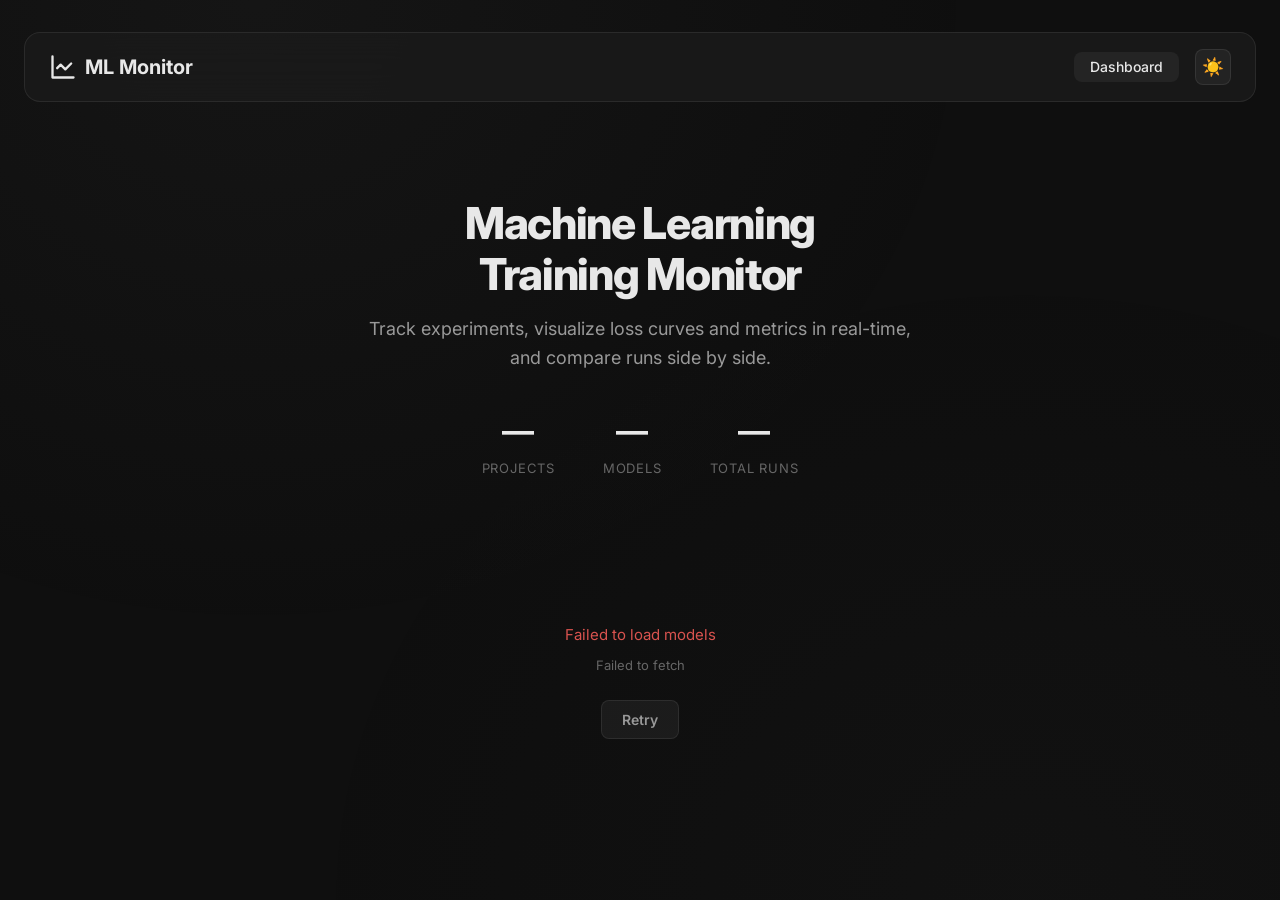
==== frontend/index.html @ 92c80763 "Claude frontend update" ====
<!DOCTYPE html>
<html lang="en" data-theme="dark">

<head>
  <meta charset="UTF-8" />
  <meta name="viewport" content="width=device-width, initial-scale=1.0" />
  <meta name="description" content="ML Training Monitor — Track and visualize your machine learning experiments" />
  <title>ML Monitor — Dashboard</title>
  <link rel="stylesheet" href="styles.css" />
  <link rel="icon"
    href="data:image/svg+xml,<svg xmlns='http://www.w3.org/2000/svg' viewBox='0 0 100 100'><text y='.9em' font-size='90'>🧠</text></svg>" />
</head>

<body>
  <div class="page-wrapper">
    <div id="navbar-slot"></div>

    <!-- Hero Section -->
    <div class="hero fade-in">
      <h1 class="hero-title">
        <span class="gradient-text">Machine Learning</span><br />Training Monitor
      </h1>
      <p class="hero-subtitle">
        Track experiments, visualize loss curves and metrics in real-time, and compare runs side by side.
      </p>
      <div class="hero-stats" id="hero-stats">
        <div class="hero-stat">
          <div class="hero-stat-value" id="stat-projects">—</div>
          <div class="hero-stat-label">Projects</div>
        </div>
        <div class="hero-stat">
          <div class="hero-stat-value" id="stat-models">—</div>
          <div class="hero-stat-label">Models</div>
        </div>
        <div class="hero-stat">
          <div class="hero-stat-value" id="stat-runs">—</div>
          <div class="hero-stat-label">Total Runs</div>
        </div>
      </div>
    </div>

    <!-- Content -->
    <div id="content">
      <div class="loading-spinner">
        <div class="spinner"></div>
        <span>Loading models...</span>
      </div>
    </div>
  </div>

  <script src="api.js"></script>
  <script>
    document.getElementById('navbar-slot').innerHTML = buildNavbar('home');

    const content = document.getElementById('content');

    async function loadModels() {
      try {
        const models = await api.getModels();

        if (!models || models.length === 0) {
          document.getElementById('stat-models').textContent = '0';
          document.getElementById('stat-projects').textContent = '0';
          document.getElementById('stat-runs').textContent = '0';
          content.innerHTML = `
            <div class="empty-state">
              ${icons.layers}
              <p>No models registered yet.</p>
              <p class="text-muted" style="margin-top:8px;font-size:0.8125rem;">Use the API to register your first model.</p>
            </div>`;
          return;
        }

        // Group by project
        const grouped = {};
        models.forEach(m => {
          const proj = m.project_name || 'Uncategorized';
          if (!grouped[proj]) grouped[proj] = [];
          grouped[proj].push(m);
        });

        // Fetch runs for all models in parallel
        const runsPerModel = {};
        await Promise.all(models.map(async (m) => {
          try {
            const runs = await api.getRunsByModel(m.id);
            runsPerModel[m.id] = runs || [];
          } catch (e) { runsPerModel[m.id] = []; }
        }));

        // Calculate total runs
        let totalRuns = 0;
        Object.values(runsPerModel).forEach(runs => totalRuns += runs.length);

        // Update hero stats
        document.getElementById('stat-projects').textContent = Object.keys(grouped).length;
        document.getElementById('stat-models').textContent = models.length;
        document.getElementById('stat-runs').textContent = totalRuns;

        let html = '';
        let groupIdx = 0;
        for (const [project, projectModels] of Object.entries(grouped)) {
          // Count total project runs
          let projectRunCount = 0;
          let projectRunningCount = 0;
          projectModels.forEach(m => {
            const runs = runsPerModel[m.id] || [];
            projectRunCount += runs.length;
            projectRunningCount += runs.filter(r => r.status === 'running').length;
          });

          const statsText = [
            `${projectModels.length} model${projectModels.length > 1 ? 's' : ''}`,
            `${projectRunCount} run${projectRunCount !== 1 ? 's' : ''}`,
            projectRunningCount > 0 ? `${projectRunningCount} running` : null,
          ].filter(Boolean).join(' · ');

          html += `
            <div class="project-group fade-in stagger-${Math.min(groupIdx + 1, 6)}" id="group-${groupIdx}">
              <div class="project-group-header" data-group="group-${groupIdx}">
                <div class="project-group-icon">${icons.folder}</div>
                <div class="project-group-info">
                  <div class="project-group-title">${project}</div>
                  <div class="project-group-stats">${statsText}</div>
                </div>
                <span class="project-group-chevron">${icons.chevron}</span>
              </div>
              <div class="project-group-body">
                <div class="cards-grid">
                  ${projectModels.map(m => {
            const runs = runsPerModel[m.id] || [];
            const runCount = runs.length;
            const running = runs.filter(r => r.status === 'running').length;
            const completed = runs.filter(r => r.status === 'completed').length;
            const failed = runs.filter(r => r.status === 'failed').length;
            const latestRun = runs.length > 0 ? runs.sort((a, b) => new Date(b.started_at) - new Date(a.started_at))[0] : null;

            let statusHtml = '';
            if (latestRun) {
              statusHtml = `<span class="model-card-stat">${icons.clock} Latest: <span class="status-badge ${getStatusClass(latestRun.status)}" style="font-size:0.625rem;padding:1px 8px;">${latestRun.status}</span></span>`;
            }

            return `
                    <div class="model-card" data-model-id="${m.id}">
                      <button class="model-card-delete" data-model-id="${m.id}" data-model-name="${m.name}" title="Delete model">${icons.trash}</button>
                      <a href="model.html?id=${m.id}&name=${encodeURIComponent(m.name)}&project=${encodeURIComponent(m.project_name)}" style="display:contents;">
                      <div class="model-card-top">
                        <div class="model-card-icon">${icons.brain}</div>
                        <div>
                          <div class="model-card-name">${m.name}</div>
                          <div class="model-card-id">${shortId(m.id)}</div>
                        </div>
                      </div>
                      <div class="model-card-stats">
                        <span class="model-card-stat">${icons.activity} <span class="stat-value">${runCount}</span> run${runCount !== 1 ? 's' : ''}</span>
                        ${running > 0 ? `<span class="model-card-stat" style="color:var(--status-running);">● ${running} running</span>` : ''}
                        ${completed > 0 ? `<span class="model-card-stat" style="color:var(--status-completed);">● ${completed} done</span>` : ''}
                        ${failed > 0 ? `<span class="model-card-stat" style="color:var(--status-failed);">● ${failed} failed</span>` : ''}
                      </div>
                      </a>
                    </div>`;
          }).join('')}
                </div>
              </div>
            </div>`;
          groupIdx++;
        }

        content.innerHTML = html;

        // Wire up delete model buttons
        content.querySelectorAll('.model-card-delete').forEach(btn => {
          btn.addEventListener('click', (e) => {
            e.preventDefault();
            e.stopPropagation();
            const modelId = btn.dataset.modelId;
            const modelN = btn.dataset.modelName;
            openConfirmModal(
              'Delete Model',
              `Are you sure you want to delete <strong>${modelN}</strong>? All associated runs, losses and metrics will be permanently deleted.`,
              async () => {
                await api.deleteModel(modelId);
                loadModels();
              }
            );
          });
        });

        // Wire up collapsible project groups
        content.querySelectorAll('.project-group-header').forEach(header => {
          header.addEventListener('click', () => {
            const group = document.getElementById(header.dataset.group);
            group.classList.toggle('collapsed');
          });
        });
      } catch (err) {
        content.innerHTML = `
          <div class="empty-state">
            <p style="color: var(--status-failed);">Failed to load models</p>
            <p class="text-muted" style="margin-top:8px;font-size:0.8125rem;">${err.message}</p>
            <button class="btn btn-secondary mt-lg" onclick="loadModels()">Retry</button>
          </div>`;
      }
    }

    loadModels();
  </script>
</body>

</html>
---- frontend/styles.css ----
/* ============================================
   ML Training Monitor — Design System
   Dual theme: Dark (grayscale) + Light
   ============================================ */

@import url('https://fonts.googleapis.com/css2?family=Inter:wght@300;400;500;600;700;800&display=swap');

/* ── Dark Theme (Default — Grayscale) ──────── */
:root,
[data-theme="dark"] {
  --bg-primary: #0f0f0f;
  --bg-secondary: #1a1a1a;
  --bg-card: rgba(26, 26, 26, 0.85);
  --bg-card-hover: rgba(38, 38, 38, 0.9);
  --bg-glass: rgba(255, 255, 255, 0.03);
  --bg-modal: rgba(0, 0, 0, 0.75);
  --bg-input: rgba(255, 255, 255, 0.05);

  --accent-primary: #a0a0a0;
  --accent-secondary: #c0c0c0;
  --accent-gradient: linear-gradient(135deg, #888, #bbb, #ddd);
  --accent-glow: rgba(180, 180, 180, 0.12);

  --text-primary: #e8e8e8;
  --text-secondary: #999;
  --text-muted: #666;
  --text-inverse: #0f0f0f;

  --status-running: #5bc0de;
  --status-completed: #5cb85c;
  --status-failed: #d9534f;

  --chart-train: #c0c0c0;
  --chart-validation: #f5a623;

  --border-color: rgba(255, 255, 255, 0.08);
  --border-accent: rgba(200, 200, 200, 0.2);

  --radius-sm: 8px;
  --radius-md: 12px;
  --radius-lg: 16px;
  --radius-xl: 24px;

  --sp-xs: 4px;
  --sp-sm: 8px;
  --sp-md: 16px;
  --sp-lg: 24px;
  --sp-xl: 32px;
  --sp-2xl: 48px;

  --shadow-card: 0 4px 24px rgba(0, 0, 0, 0.4);
  --shadow-glow: 0 0 20px var(--accent-glow);
  --shadow-lg: 0 8px 32px rgba(0, 0, 0, 0.5);

  --transition-fast: 150ms ease;
  --transition-base: 250ms ease;
  --transition-slow: 400ms ease;

  --hero-blob-1: rgba(120, 120, 120, 0.06);
  --hero-blob-2: rgba(90, 90, 90, 0.04);
}

/* ── Light Theme ───────────────────────────── */
[data-theme="light"] {
  --bg-primary: #f5f5f5;
  --bg-secondary: #ffffff;
  --bg-card: rgba(255, 255, 255, 0.9);
  --bg-card-hover: rgba(245, 245, 245, 1);
  --bg-glass: rgba(0, 0, 0, 0.02);
  --bg-modal: rgba(0, 0, 0, 0.4);
  --bg-input: rgba(0, 0, 0, 0.04);

  --accent-primary: #444;
  --accent-secondary: #333;
  --accent-gradient: linear-gradient(135deg, #555, #333, #111);
  --accent-glow: rgba(0, 0, 0, 0.06);

  --text-primary: #1a1a1a;
  --text-secondary: #666;
  --text-muted: #999;
  --text-inverse: #fff;

  --status-running: #2196f3;
  --status-completed: #4caf50;
  --status-failed: #f44336;

  --chart-train: #333;
  --chart-validation: #e67e22;

  --border-color: rgba(0, 0, 0, 0.08);
  --border-accent: rgba(0, 0, 0, 0.15);

  --shadow-card: 0 2px 12px rgba(0, 0, 0, 0.06);
  --shadow-glow: 0 0 12px rgba(0, 0, 0, 0.05);
  --shadow-lg: 0 4px 20px rgba(0, 0, 0, 0.08);

  --hero-blob-1: rgba(0, 0, 0, 0.02);
  --hero-blob-2: rgba(0, 0, 0, 0.015);
}

/* ── Reset & Base ──────────────────────────── */
*,
*::before,
*::after {
  box-sizing: border-box;
  margin: 0;
  padding: 0;
}

html {
  scroll-behavior: smooth;
}

body {
  font-family: 'Inter', -apple-system, BlinkMacSystemFont, sans-serif;
  background: var(--bg-primary);
  color: var(--text-primary);
  line-height: 1.6;
  min-height: 100vh;
  overflow-x: hidden;
  -webkit-font-smoothing: antialiased;
  transition: background var(--transition-base), color var(--transition-base);
}

body::before {
  content: '';
  position: fixed;
  inset: 0;
  background:
    radial-gradient(ellipse at 20% 0%, var(--hero-blob-1) 0%, transparent 50%),
    radial-gradient(ellipse at 80% 100%, var(--hero-blob-2) 0%, transparent 50%);
  pointer-events: none;
  z-index: 0;
}

a {
  color: inherit;
  text-decoration: none;
}

/* ── Layout ────────────────────────────────── */
.page-wrapper {
  position: relative;
  z-index: 1;
  max-width: 1400px;
  margin: 0 auto;
  padding: var(--sp-xl) var(--sp-lg);
  min-height: 100vh;
}

/* ── Navbar ────────────────────────────────── */
.navbar {
  display: flex;
  align-items: center;
  justify-content: space-between;
  padding: var(--sp-md) var(--sp-lg);
  margin-bottom: var(--sp-2xl);
  background: var(--bg-card);
  backdrop-filter: blur(20px);
  border: 1px solid var(--border-color);
  border-radius: var(--radius-lg);
  transition: background var(--transition-base), border-color var(--transition-base);
}

.navbar-brand {
  display: flex;
  align-items: center;
  gap: var(--sp-sm);
  font-weight: 700;
  font-size: 1.25rem;
  color: var(--text-primary);
}

.navbar-brand svg {
  width: 28px;
  height: 28px;
}

.navbar-right {
  display: flex;
  align-items: center;
  gap: var(--sp-md);
}

.navbar-links {
  display: flex;
  align-items: center;
  gap: var(--sp-sm);
}

.navbar-links a {
  color: var(--text-secondary);
  font-size: 0.875rem;
  font-weight: 500;
  padding: var(--sp-xs) var(--sp-md);
  border-radius: var(--radius-sm);
  transition: all var(--transition-fast);
}

.navbar-links a:hover,
.navbar-links a.active {
  color: var(--text-primary);
  background: var(--bg-input);
}

/* ── Theme Toggle ──────────────────────────── */
.theme-toggle {
  display: flex;
  align-items: center;
  justify-content: center;
  width: 36px;
  height: 36px;
  border: 1px solid var(--border-color);
  border-radius: var(--radius-sm);
  background: var(--bg-input);
  color: var(--text-secondary);
  cursor: pointer;
  transition: all var(--transition-fast);
  font-size: 1.1rem;
}

.theme-toggle:hover {
  color: var(--text-primary);
  border-color: var(--border-accent);
}

/* ── Breadcrumbs ───────────────────────────── */
.breadcrumbs {
  display: flex;
  align-items: center;
  gap: var(--sp-sm);
  margin-bottom: var(--sp-lg);
  font-size: 0.875rem;
  color: var(--text-muted);
}

.breadcrumbs a {
  color: var(--text-secondary);
  transition: color var(--transition-fast);
}

.breadcrumbs a:hover {
  color: var(--text-primary);
}

.breadcrumbs .separator {
  color: var(--text-muted);
  font-size: 0.75rem;
}

.breadcrumbs .current {
  color: var(--text-primary);
  font-weight: 500;
}

/* ── Page Titles ───────────────────────────── */
.page-header {
  margin-bottom: var(--sp-xl);
}

.page-title {
  font-size: 2rem;
  font-weight: 800;
  letter-spacing: -0.02em;
  margin-bottom: var(--sp-xs);
}

.page-title .gradient-text {
  background: var(--accent-gradient);
  -webkit-background-clip: text;
  background-clip: text;
  -webkit-text-fill-color: transparent;
}

.page-subtitle {
  font-size: 1rem;
  color: var(--text-secondary);
  font-weight: 400;
}

/* ── Hero Section (Homepage) ───────────────── */
.hero {
  text-align: center;
  padding: var(--sp-2xl) var(--sp-lg);
  margin-bottom: var(--sp-2xl);
}

.hero-title {
  font-size: 2.75rem;
  font-weight: 800;
  letter-spacing: -0.03em;
  margin-bottom: var(--sp-md);
  line-height: 1.15;
}

.hero-subtitle {
  font-size: 1.125rem;
  color: var(--text-secondary);
  max-width: 560px;
  margin: 0 auto var(--sp-lg);
  line-height: 1.6;
}

.hero-stats {
  display: flex;
  justify-content: center;
  gap: var(--sp-2xl);
  margin-top: var(--sp-xl);
}

.hero-stat {
  text-align: center;
}

.hero-stat-value {
  font-size: 2rem;
  font-weight: 700;
  color: var(--text-primary);
}

.hero-stat-label {
  font-size: 0.8125rem;
  color: var(--text-muted);
  text-transform: uppercase;
  letter-spacing: 0.06em;
  margin-top: 2px;
}

/* ── Project Group (Collapsible) ────────────── */
.project-group {
  margin-bottom: var(--sp-2xl);
}

.project-group-header {
  display: flex;
  align-items: center;
  gap: var(--sp-md);
  margin-bottom: var(--sp-lg);
  padding: var(--sp-md) var(--sp-lg);
  background: var(--bg-card);
  border: 1px solid var(--border-color);
  border-radius: var(--radius-lg);
  cursor: pointer;
  user-select: none;
  transition: all var(--transition-fast);
}

.project-group-header:hover {
  border-color: var(--border-accent);
  background: var(--bg-card-hover);
}

.project-group-icon {
  width: 36px;
  height: 36px;
  display: flex;
  align-items: center;
  justify-content: center;
  background: var(--bg-input);
  border: 1px solid var(--border-color);
  border-radius: var(--radius-sm);
  color: var(--text-muted);
  flex-shrink: 0;
}

.project-group-icon svg {
  width: 18px;
  height: 18px;
}

.project-group-info {
  flex: 1;
  min-width: 0;
}

.project-group-title {
  font-size: 1rem;
  font-weight: 600;
  line-height: 1.3;
}

.project-group-stats {
  font-size: 0.75rem;
  color: var(--text-muted);
  margin-top: 2px;
}

.project-group-chevron {
  display: inline-flex;
  align-items: center;
  justify-content: center;
  width: 20px;
  height: 20px;
  color: var(--text-muted);
  transition: transform var(--transition-base);
  flex-shrink: 0;
}

.project-group-chevron svg {
  width: 16px;
  height: 16px;
}

.project-group.collapsed .project-group-chevron {
  transform: rotate(-90deg);
}

.project-group-body {
  overflow: hidden;
  max-height: 2000px;
  transition: max-height var(--transition-slow), opacity var(--transition-base);
  opacity: 1;
}

.project-group.collapsed .project-group-body {
  max-height: 0;
  opacity: 0;
}

.project-group.collapsed .project-group-header {
  margin-bottom: 0;
}

/* ── Cards Grid ────────────────────────────── */
.cards-grid {
  display: grid;
  grid-template-columns: repeat(auto-fill, minmax(320px, 1fr));
  gap: var(--sp-lg);
}

/* ── Model Card ────────────────────────────── */
.model-card {
  position: relative;
  background: var(--bg-card);
  backdrop-filter: blur(12px);
  border: 1px solid var(--border-color);
  border-radius: var(--radius-lg);
  padding: var(--sp-lg);
  cursor: pointer;
  transition: all var(--transition-base);
  overflow: hidden;
  display: flex;
  flex-direction: column;
}

.model-card::before {
  content: '';
  position: absolute;
  top: 0;
  left: 0;
  right: 0;
  height: 3px;
  background: var(--accent-gradient);
  opacity: 0;
  transition: opacity var(--transition-base);
}

.model-card:hover {
  background: var(--bg-card-hover);
  border-color: var(--border-accent);
  transform: translateY(-2px);
  box-shadow: var(--shadow-glow);
}

.model-card:hover::before {
  opacity: 1;
}

.model-card-top {
  display: flex;
  align-items: flex-start;
  gap: var(--sp-md);
  margin-bottom: var(--sp-md);
}

.model-card-icon {
  width: 40px;
  height: 40px;
  display: flex;
  align-items: center;
  justify-content: center;
  background: var(--bg-input);
  border: 1px solid var(--border-color);
  border-radius: var(--radius-md);
  color: var(--text-secondary);
  flex-shrink: 0;
}

.model-card-icon svg {
  width: 20px;
  height: 20px;
}

.model-card-name {
  font-size: 1.0625rem;
  font-weight: 600;
  line-height: 1.3;
}

.model-card-id {
  font-size: 0.6875rem;
  color: var(--text-muted);
  font-family: 'JetBrains Mono', monospace;
  margin-top: 2px;
}

.model-card-stats {
  display: flex;
  align-items: center;
  gap: var(--sp-md);
  padding-top: var(--sp-sm);
  border-top: 1px solid var(--border-color);
  margin-top: auto;
}

.model-card-stat {
  display: flex;
  align-items: center;
  gap: var(--sp-xs);
  font-size: 0.75rem;
  color: var(--text-muted);
}

.model-card-stat svg {
  width: 13px;
  height: 13px;
  opacity: 0.6;
}

.model-card-stat .stat-value {
  color: var(--text-secondary);
  font-weight: 600;
}

/* ── Run Card (Model Detail) ──────────────── */
.run-card-number {
  display: inline-flex;
  align-items: center;
  justify-content: center;
  width: 28px;
  height: 28px;
  background: var(--bg-input);
  border: 1px solid var(--border-color);
  border-radius: var(--radius-sm);
  font-size: 0.75rem;
  font-weight: 700;
  color: var(--text-secondary);
  flex-shrink: 0;
}

.model-card-meta {
  display: flex;
  align-items: center;
  gap: var(--sp-md);
  color: var(--text-secondary);
  font-size: 0.8125rem;
}

.model-card-meta .meta-item {
  display: flex;
  align-items: center;
  gap: var(--sp-xs);
}

.model-card-meta svg {
  width: 14px;
  height: 14px;
  opacity: 0.7;
}

/* ── Run Card ──────────────────────────────── */
.run-card {
  position: relative;
  background: var(--bg-card);
  backdrop-filter: blur(12px);
  border: 1px solid var(--border-color);
  border-radius: var(--radius-lg);
  padding: var(--sp-lg);
  transition: all var(--transition-base);
}

.run-card:hover {
  background: var(--bg-card-hover);
  border-color: var(--border-accent);
  box-shadow: var(--shadow-card);
}

.run-card-header {
  display: flex;
  align-items: flex-start;
  justify-content: space-between;
  margin-bottom: var(--sp-md);
}

.run-card-title {
  display: flex;
  align-items: center;
  gap: var(--sp-sm);
}

.run-card-checkbox {
  appearance: none;
  -webkit-appearance: none;
  width: 18px;
  height: 18px;
  border: 2px solid var(--text-muted);
  border-radius: 4px;
  cursor: pointer;
  position: relative;
  transition: all var(--transition-fast);
  flex-shrink: 0;
}

.run-card-checkbox:checked {
  background: var(--text-primary);
  border-color: var(--text-primary);
}

.run-card-checkbox:checked::after {
  content: '✓';
  position: absolute;
  top: 50%;
  left: 50%;
  transform: translate(-50%, -50%);
  color: var(--text-inverse);
  font-size: 11px;
  font-weight: 700;
}

.run-card-id {
  font-family: 'JetBrains Mono', monospace;
  font-size: 0.8125rem;
  color: var(--text-secondary);
  cursor: pointer;
}

.run-card-id:hover {
  color: var(--text-primary);
}

.run-card-actions {
  display: flex;
  align-items: center;
  gap: var(--sp-sm);
}

.btn-icon {
  display: flex;
  align-items: center;
  justify-content: center;
  width: 32px;
  height: 32px;
  border: none;
  background: var(--bg-input);
  border-radius: var(--radius-sm);
  color: var(--text-secondary);
  cursor: pointer;
  transition: all var(--transition-fast);
}

.btn-icon:hover {
  background: var(--border-accent);
  color: var(--text-primary);
}

.btn-icon svg {
  width: 16px;
  height: 16px;
  pointer-events: none;
}

/* ── Status Badge ──────────────────────────── */
.status-badge {
  display: inline-flex;
  align-items: center;
  gap: 6px;
  padding: 4px 12px;
  border-radius: 999px;
  font-size: 0.75rem;
  font-weight: 600;
  text-transform: uppercase;
  letter-spacing: 0.04em;
}

.status-badge::before {
  content: '';
  width: 6px;
  height: 6px;
  border-radius: 50%;
}

.status-badge.running {
  color: var(--status-running);
  background: rgba(91, 192, 222, 0.1);
  border: 1px solid rgba(91, 192, 222, 0.25);
}

.status-badge.running::before {
  background: var(--status-running);
  animation: pulse-dot 1.5s ease-in-out infinite;
}

.status-badge.completed {
  color: var(--status-completed);
  background: rgba(92, 184, 92, 0.1);
  border: 1px solid rgba(92, 184, 92, 0.25);
}

.status-badge.completed::before {
  background: var(--status-completed);
}

.status-badge.failed {
  color: var(--status-failed);
  background: rgba(217, 83, 79, 0.1);
  border: 1px solid rgba(217, 83, 79, 0.25);
}

.status-badge.failed::before {
  background: var(--status-failed);
}

@keyframes pulse-dot {

  0%,
  100% {
    opacity: 1;
  }

  50% {
    opacity: 0.3;
  }
}

/* ── Run Detail Info ───────────────────────── */
.run-info-grid {
  display: grid;
  grid-template-columns: repeat(auto-fill, minmax(200px, 1fr));
  gap: var(--sp-md);
  margin-bottom: var(--sp-md);
}

.run-info-item {
  display: flex;
  flex-direction: column;
  gap: 2px;
}

.run-info-label {
  font-size: 0.75rem;
  color: var(--text-muted);
  text-transform: uppercase;
  letter-spacing: 0.05em;
  font-weight: 500;
}

.run-info-value {
  font-size: 0.875rem;
  color: var(--text-primary);
  font-weight: 500;
}

/* ── Hyperparameters ───────────────────────── */
.hyperparams-list {
  display: flex;
  flex-wrap: wrap;
  gap: var(--sp-sm);
  margin-top: var(--sp-sm);
}

.hyperparam-tag {
  display: inline-flex;
  align-items: center;
  gap: 4px;
  padding: 4px 10px;
  font-size: 0.75rem;
  color: var(--text-secondary);
  background: var(--bg-input);
  border: 1px solid var(--border-color);
  border-radius: var(--radius-sm);
}

.hyperparam-tag .key {
  color: var(--text-primary);
  font-weight: 500;
}

/* ── Buttons ───────────────────────────────── */
.btn {
  display: inline-flex;
  align-items: center;
  gap: var(--sp-sm);
  padding: 10px 20px;
  border: none;
  border-radius: var(--radius-sm);
  font-family: 'Inter', sans-serif;
  font-size: 0.875rem;
  font-weight: 600;
  cursor: pointer;
  transition: all var(--transition-fast);
}

.btn-primary {
  background: var(--text-primary);
  color: var(--text-inverse);
}

.btn-primary:hover {
  opacity: 0.85;
  transform: translateY(-1px);
}

.btn-primary:disabled {
  opacity: 0.3;
  cursor: not-allowed;
  transform: none;
}

.btn-secondary {
  background: var(--bg-input);
  color: var(--text-secondary);
  border: 1px solid var(--border-color);
}

.btn-secondary:hover {
  background: var(--bg-card-hover);
  color: var(--text-primary);
}

.btn-sm {
  padding: 6px 14px;
  font-size: 0.8125rem;
}

/* ── Danger Button ─────────────────────────── */
.btn-danger {
  background: var(--status-failed);
  color: #fff;
}

.btn-danger:hover {
  opacity: 0.85;
  transform: translateY(-1px);
}

.btn-icon-danger {
  display: flex;
  align-items: center;
  justify-content: center;
  width: 32px;
  height: 32px;
  border: none;
  background: transparent;
  border-radius: var(--radius-sm);
  color: var(--text-muted);
  cursor: pointer;
  transition: all var(--transition-fast);
}

.btn-icon-danger:hover {
  background: rgba(217, 83, 79, 0.15);
  color: var(--status-failed);
}

.btn-icon-danger svg {
  width: 16px;
  height: 16px;
  pointer-events: none;
}

/* ── Confirm Modal ─────────────────────────── */
.confirm-modal-body {
  padding: var(--sp-md) var(--sp-lg);
  font-size: 0.9rem;
  color: var(--text-secondary);
  line-height: 1.6;
}

/* ── Notes Section ─────────────────────────── */
.run-note-section {
  margin-top: var(--sp-md);
  padding-top: var(--sp-md);
  border-top: 1px solid var(--border-color);
}

.run-note-header {
  display: flex;
  align-items: center;
  justify-content: space-between;
  margin-bottom: var(--sp-sm);
}

.run-note-label {
  display: flex;
  align-items: center;
  gap: var(--sp-xs);
  font-size: 0.75rem;
  color: var(--text-muted);
  text-transform: uppercase;
  letter-spacing: 0.05em;
  font-weight: 500;
}

.run-note-label svg {
  width: 14px;
  height: 14px;
}

.run-note-text {
  font-size: 0.8125rem;
  color: var(--text-secondary);
  line-height: 1.5;
  white-space: pre-wrap;
  word-break: break-word;
}

.run-note-text.empty {
  font-style: italic;
  color: var(--text-muted);
}

.note-edit-area {
  width: 100%;
  min-height: 80px;
  padding: var(--sp-sm) var(--sp-md);
  background: var(--bg-input);
  border: 1px solid var(--border-color);
  border-radius: var(--radius-sm);
  color: var(--text-primary);
  font-family: 'Inter', sans-serif;
  font-size: 0.8125rem;
  line-height: 1.5;
  resize: vertical;
  transition: border-color var(--transition-fast);
}

.note-edit-area:focus {
  outline: none;
  border-color: var(--border-accent);
}

.note-actions {
  display: flex;
  gap: var(--sp-sm);
  margin-top: var(--sp-sm);
  justify-content: flex-end;
}

/* ── Note Preview on Run Card ──────────────── */
.run-card-note {
  margin-top: var(--sp-sm);
  padding-top: var(--sp-sm);
  border-top: 1px solid var(--border-color);
  display: flex;
  align-items: flex-start;
  gap: var(--sp-xs);
}

.run-card-note svg {
  width: 13px;
  height: 13px;
  flex-shrink: 0;
  margin-top: 2px;
  color: var(--text-muted);
  opacity: 0.6;
}

.run-card-note-text {
  font-size: 0.75rem;
  color: var(--text-muted);
  line-height: 1.4;
  overflow: hidden;
  display: -webkit-box;
  -webkit-line-clamp: 2;
  line-clamp: 2;
  -webkit-box-orient: vertical;
  word-break: break-word;
}

/* ── Delete model button on card ───────────── */
.model-card-delete {
  position: absolute;
  top: var(--sp-sm);
  right: var(--sp-sm);
  display: flex;
  align-items: center;
  justify-content: center;
  width: 28px;
  height: 28px;
  border: none;
  background: transparent;
  border-radius: var(--radius-sm);
  color: var(--text-muted);
  cursor: pointer;
  transition: all var(--transition-fast);
  opacity: 0;
  z-index: 2;
}

.model-card:hover .model-card-delete {
  opacity: 1;
}

.model-card-delete:hover {
  background: rgba(217, 83, 79, 0.15);
  color: var(--status-failed);
}

.model-card-delete svg {
  width: 14px;
  height: 14px;
  pointer-events: none;
}

/* ── Page Header Row ───────────────────────── */
.page-header-row {
  display: flex;
  align-items: flex-start;
  justify-content: space-between;
  gap: var(--sp-md);
}

.page-header-actions {
  display: flex;
  gap: var(--sp-sm);
  align-items: center;
  flex-shrink: 0;
  margin-top: var(--sp-xs);
}

/* ── Toggle Buttons ────────────────────────── */
.toggle-group {
  display: flex;
  align-items: center;
  gap: var(--sp-sm);
}

.toggle-label {
  font-size: 0.8125rem;
  color: var(--text-muted);
  font-weight: 500;
}

.toggle-buttons {
  display: flex;
  background: var(--bg-input);
  border: 1px solid var(--border-color);
  border-radius: var(--radius-sm);
  overflow: hidden;
}

.toggle-btn {
  padding: 5px 14px;
  border: none;
  background: transparent;
  color: var(--text-muted);
  font-family: 'Inter', sans-serif;
  font-size: 0.8125rem;
  font-weight: 500;
  cursor: pointer;
  transition: all var(--transition-fast);
}

.toggle-btn.active {
  background: var(--text-primary);
  color: var(--text-inverse);
}

.toggle-btn:hover:not(.active) {
  color: var(--text-secondary);
  background: var(--bg-glass);
}

/* ── Toolbar Row ───────────────────────────── */
.toolbar-row {
  display: flex;
  align-items: center;
  justify-content: space-between;
  flex-wrap: wrap;
  gap: var(--sp-md);
  padding: var(--sp-md) var(--sp-lg);
  background: var(--bg-card);
  border: 1px solid var(--border-color);
  border-radius: var(--radius-lg);
  margin-bottom: var(--sp-lg);
}

.toolbar-left,
.toolbar-right {
  display: flex;
  align-items: center;
  gap: var(--sp-md);
}

/* ── Checkbox Control ──────────────────────── */
.checkbox-control {
  display: flex;
  align-items: center;
  gap: 6px;
  font-size: 0.8125rem;
  color: var(--text-secondary);
  cursor: pointer;
  user-select: none;
}

.checkbox-control input[type="checkbox"] {
  appearance: none;
  -webkit-appearance: none;
  width: 16px;
  height: 16px;
  border: 2px solid var(--text-muted);
  border-radius: 3px;
  cursor: pointer;
  position: relative;
  transition: all var(--transition-fast);
  flex-shrink: 0;
}

.checkbox-control input[type="checkbox"]:checked {
  background: var(--text-primary);
  border-color: var(--text-primary);
}

.checkbox-control input[type="checkbox"]:checked::after {
  content: '✓';
  position: absolute;
  top: 50%;
  left: 50%;
  transform: translate(-50%, -50%);
  color: var(--text-inverse);
  font-size: 10px;
  font-weight: 700;
}

/* ── Tabs ──────────────────────────────────── */
.tabs-container {
  margin-bottom: var(--sp-lg);
}

.tabs-header {
  display: flex;
  gap: 2px;
  border-bottom: 1px solid var(--border-color);
  margin-bottom: var(--sp-lg);
  overflow-x: auto;
}

.tab-btn {
  padding: var(--sp-sm) var(--sp-lg);
  border: none;
  background: transparent;
  color: var(--text-muted);
  font-family: 'Inter', sans-serif;
  font-size: 0.875rem;
  font-weight: 500;
  cursor: pointer;
  position: relative;
  white-space: nowrap;
  transition: color var(--transition-fast);
}

.tab-btn::after {
  content: '';
  position: absolute;
  bottom: -1px;
  left: 0;
  right: 0;
  height: 2px;
  background: var(--text-primary);
  opacity: 0;
  transition: opacity var(--transition-fast);
}

.tab-btn:hover {
  color: var(--text-secondary);
}

.tab-btn.active {
  color: var(--text-primary);
  font-weight: 600;
}

.tab-btn.active::after {
  opacity: 1;
}

.tab-panel {
  display: none;
}

.tab-panel.active {
  display: block;
  animation: fadeIn var(--transition-slow) ease forwards;
}

/* ── Chart Section ─────────────────────────── */
.chart-section {
  margin-bottom: var(--sp-2xl);
}

.chart-section-header {
  display: flex;
  align-items: center;
  justify-content: space-between;
  margin-bottom: var(--sp-md);
  flex-wrap: wrap;
  gap: var(--sp-sm);
}

.chart-section-title {
  font-size: 1.125rem;
  font-weight: 600;
}

.chart-container {
  background: var(--bg-card);
  backdrop-filter: blur(12px);
  border: 1px solid var(--border-color);
  border-radius: var(--radius-lg);
  padding: var(--sp-lg);
  transition: background var(--transition-base), border-color var(--transition-base);
}

.charts-row {
  display: grid;
  grid-template-columns: 1fr 1fr;
  gap: var(--sp-lg);
}

.charts-row.single {
  grid-template-columns: 1fr;
}

.chart-wrapper {
  position: relative;
  width: 100%;
  aspect-ratio: 2 / 1;
}

/* Compact chart in tabs view — clickable for fullscreen */
.chart-wrapper.compact {
  aspect-ratio: 3 / 1;
  cursor: pointer;
}

.chart-wrapper.compact:hover {
  box-shadow: var(--shadow-glow);
  border-radius: var(--radius-sm);
}

.chart-wrapper canvas {
  width: 100% !important;
  height: 100% !important;
}

/* ── Fullscreen Chart Overlay ──────────────── */
.chart-fullscreen-overlay {
  position: fixed;
  inset: 0;
  background: var(--bg-modal);
  backdrop-filter: blur(8px);
  z-index: 1000;
  display: flex;
  align-items: center;
  justify-content: center;
  animation: fadeInFull 200ms ease forwards;
}

@keyframes fadeInFull {
  from {
    opacity: 0;
  }

  to {
    opacity: 1;
  }
}

.chart-fullscreen-inner {
  position: relative;
  width: 92vw;
  height: 80vh;
  background: var(--bg-secondary);
  border: 1px solid var(--border-color);
  border-radius: var(--radius-xl);
  padding: var(--sp-xl);
  box-shadow: var(--shadow-lg);
}

.chart-fullscreen-inner canvas {
  width: 100% !important;
  height: 100% !important;
}

.chart-fullscreen-close {
  position: absolute;
  top: var(--sp-md);
  right: var(--sp-md);
  width: 36px;
  height: 36px;
  display: flex;
  align-items: center;
  justify-content: center;
  border: 1px solid var(--border-color);
  border-radius: var(--radius-sm);
  background: var(--bg-input);
  color: var(--text-secondary);
  cursor: pointer;
  font-size: 1.2rem;
  z-index: 10;
  transition: all var(--transition-fast);
}

.chart-fullscreen-close:hover {
  background: rgba(217, 83, 79, 0.15);
  color: var(--status-failed);
  border-color: rgba(217, 83, 79, 0.3);
}

/* ── Compare Toolbar ───────────────────────── */
.compare-toolbar {
  display: flex;
  align-items: center;
  justify-content: space-between;
  padding: var(--sp-md) var(--sp-lg);
  background: var(--bg-card);
  border: 1px solid var(--border-accent);
  border-radius: var(--radius-lg);
  margin-bottom: var(--sp-lg);
  position: sticky;
  top: var(--sp-md);
  z-index: 10;
  backdrop-filter: blur(20px);
}

.compare-toolbar-info {
  display: flex;
  align-items: center;
  gap: var(--sp-md);
  font-size: 0.875rem;
  color: var(--text-secondary);
}

.compare-toolbar-count {
  font-weight: 700;
  color: var(--text-primary);
}

/* ── Label-by Select ──────────────────────── */
.label-select-group {
  display: flex;
  align-items: center;
  gap: var(--sp-sm);
}

.label-select-label {
  font-size: 0.8125rem;
  color: var(--text-muted);
  font-weight: 500;
  white-space: nowrap;
}

.label-select {
  padding: 5px 28px 5px 12px;
  background: var(--bg-input);
  border: 1px solid var(--border-color);
  border-radius: var(--radius-sm);
  color: var(--text-primary);
  font-family: 'Inter', sans-serif;
  font-size: 0.8125rem;
  font-weight: 500;
  cursor: pointer;
  transition: border-color var(--transition-fast);
  appearance: none;
  -webkit-appearance: none;
  background-image: url("data:image/svg+xml,%3Csvg xmlns='http://www.w3.org/2000/svg' width='12' height='12' viewBox='0 0 24 24' fill='none' stroke='%23888' stroke-width='2' stroke-linecap='round' stroke-linejoin='round'%3E%3Cpolyline points='6 9 12 15 18 9'/%3E%3C/svg%3E");
  background-repeat: no-repeat;
  background-position: right 8px center;
}

.label-select:focus {
  outline: none;
  border-color: var(--border-accent);
}

.label-select:hover {
  border-color: var(--text-muted);
}

.label-select option {
  background: var(--bg-secondary);
  color: var(--text-primary);
}

/* ── Run Legend Item with Tooltip ──────────── */
.run-legend-item {
  position: relative;
  display: inline-flex;
  align-items: center;
  gap: 10px;
  margin-right: 16px;
  padding: 6px 14px;
  border-radius: 8px;
  background: var(--bg-input);
  border: 1px solid var(--border-color);
  cursor: default;
  transition: background var(--transition-fast), border-color var(--transition-fast);
}

.run-legend-item:hover {
  background: var(--bg-card-hover);
  border-color: var(--border-accent);
}

.run-legend-dot {
  width: 14px;
  height: 14px;
  border-radius: 50%;
  display: inline-block;
  flex-shrink: 0;
}

.run-legend-label {
  font-family: 'Inter', monospace;
  font-size: 0.9375rem;
  font-weight: 600;
  letter-spacing: 0.02em;
}

.run-legend-tooltip {
  display: none;
  position: absolute;
  top: calc(100% + 10px);
  left: 0;
  min-width: 260px;
  max-width: 340px;
  padding: 14px 16px;
  background: var(--bg-secondary);
  border: 1px solid var(--border-accent);
  border-radius: var(--radius-lg);
  box-shadow: var(--shadow-lg);
  z-index: 100;
  pointer-events: none;
  animation: fadeIn 150ms ease forwards;
  color: var(--text-primary);
}

.run-legend-item:hover .run-legend-tooltip {
  display: block;
}

.run-legend-tooltip::before {
  content: '';
  position: absolute;
  top: -6px;
  left: 20px;
  transform: rotate(45deg);
  width: 10px;
  height: 10px;
  background: var(--bg-secondary);
  border-left: 1px solid var(--border-accent);
  border-top: 1px solid var(--border-accent);
}

.tooltip-run-id {
  font-family: 'JetBrains Mono', monospace;
  font-size: 0.75rem;
  color: var(--text-muted);
  margin-bottom: 8px;
  padding-bottom: 8px;
  border-bottom: 1px solid var(--border-color);
}

.tooltip-section-title {
  font-size: 0.6875rem;
  font-weight: 600;
  text-transform: uppercase;
  letter-spacing: 0.06em;
  color: var(--text-muted);
  margin-bottom: 6px;
}

.tooltip-hp-list {
  display: flex;
  flex-direction: column;
  gap: 4px;
  margin-bottom: 10px;
}

.tooltip-hp-row {
  display: flex;
  justify-content: space-between;
  gap: 12px;
  font-size: 0.8125rem;
}

.tooltip-hp-key {
  color: var(--text-primary);
  font-weight: 500;
}

.tooltip-hp-val {
  color: var(--text-secondary);
  font-family: 'JetBrains Mono', monospace;
  font-size: 0.75rem;
}

.tooltip-note {
  font-size: 0.8125rem;
  color: var(--text-secondary);
  line-height: 1.4;
  white-space: pre-wrap;
  word-break: break-word;
}

.tooltip-empty {
  font-size: 0.75rem;
  color: var(--text-muted);
  font-style: italic;
}

/* ── Modal / Popup ─────────────────────────── */
.modal-overlay {
  position: fixed;
  inset: 0;
  background: var(--bg-modal);
  backdrop-filter: blur(4px);
  display: flex;
  align-items: center;
  justify-content: center;
  z-index: 1000;
  opacity: 0;
  visibility: hidden;
  transition: all var(--transition-base);
}

.modal-overlay.visible {
  opacity: 1;
  visibility: visible;
}

.modal {
  background: var(--bg-secondary);
  border: 1px solid var(--border-color);
  border-radius: var(--radius-xl);
  padding: var(--sp-xl);
  width: 90%;
  max-width: 540px;
  max-height: 80vh;
  overflow-y: auto;
  transform: scale(0.95);
  transition: transform var(--transition-base);
  box-shadow: var(--shadow-lg);
}

.modal-overlay.visible .modal {
  transform: scale(1);
}

.modal-header {
  display: flex;
  align-items: center;
  justify-content: space-between;
  margin-bottom: var(--sp-lg);
}

.modal-title {
  font-size: 1.25rem;
  font-weight: 700;
}

.modal-close {
  width: 32px;
  height: 32px;
  display: flex;
  align-items: center;
  justify-content: center;
  border: none;
  background: var(--bg-input);
  border-radius: var(--radius-sm);
  color: var(--text-secondary);
  cursor: pointer;
  transition: all var(--transition-fast);
  font-size: 1.2rem;
}

.modal-close:hover {
  background: rgba(217, 83, 79, 0.15);
  color: var(--status-failed);
}

/* ── Hyperparameter Editor ─────────────────── */
.param-row {
  display: flex;
  align-items: center;
  gap: var(--sp-sm);
  margin-bottom: var(--sp-sm);
}

.param-input {
  flex: 1;
  padding: 8px 12px;
  background: var(--bg-input);
  border: 1px solid var(--border-color);
  border-radius: var(--radius-sm);
  color: var(--text-primary);
  font-family: 'Inter', sans-serif;
  font-size: 0.875rem;
  transition: border-color var(--transition-fast);
}

.param-input:focus {
  outline: none;
  border-color: var(--text-secondary);
}

.param-input::placeholder {
  color: var(--text-muted);
}

.param-delete {
  width: 32px;
  height: 32px;
  display: flex;
  align-items: center;
  justify-content: center;
  border: none;
  background: rgba(217, 83, 79, 0.08);
  border-radius: var(--radius-sm);
  color: var(--status-failed);
  cursor: pointer;
  font-size: 1.1rem;
  flex-shrink: 0;
  transition: all var(--transition-fast);
}

.param-delete:hover {
  background: rgba(217, 83, 79, 0.2);
}

.add-param-btn {
  display: flex;
  align-items: center;
  gap: var(--sp-sm);
  width: 100%;
  padding: 10px;
  border: 1px dashed var(--border-color);
  border-radius: var(--radius-sm);
  background: transparent;
  color: var(--text-muted);
  font-family: 'Inter', sans-serif;
  font-size: 0.875rem;
  cursor: pointer;
  transition: all var(--transition-fast);
  margin-top: var(--sp-sm);
}

.add-param-btn:hover {
  border-color: var(--text-secondary);
  color: var(--text-secondary);
  background: var(--bg-input);
}

.modal-footer {
  display: flex;
  justify-content: flex-end;
  gap: var(--sp-sm);
  margin-top: var(--sp-lg);
  padding-top: var(--sp-md);
  border-top: 1px solid var(--border-color);
}

/* ── Loading / Empty States ────────────────── */
.loading-spinner {
  display: flex;
  flex-direction: column;
  align-items: center;
  justify-content: center;
  padding: var(--sp-2xl);
  color: var(--text-muted);
  gap: var(--sp-md);
}

.spinner {
  width: 36px;
  height: 36px;
  border: 3px solid var(--border-color);
  border-top-color: var(--text-secondary);
  border-radius: 50%;
  animation: spin 0.8s linear infinite;
}

@keyframes spin {
  to {
    transform: rotate(360deg);
  }
}

.empty-state {
  text-align: center;
  padding: var(--sp-2xl);
  color: var(--text-muted);
}

.empty-state svg {
  width: 48px;
  height: 48px;
  margin-bottom: var(--sp-md);
  opacity: 0.4;
}

.empty-state p {
  font-size: 0.9375rem;
}

/* ── Utilities ─────────────────────────────── */
.text-muted {
  color: var(--text-muted);
}

.text-secondary {
  color: var(--text-secondary);
}

.font-mono {
  font-family: 'JetBrains Mono', 'Fira Code', monospace;
}

.mt-md {
  margin-top: var(--sp-md);
}

.mt-lg {
  margin-top: var(--sp-lg);
}

.mb-md {
  margin-bottom: var(--sp-md);
}

.mb-lg {
  margin-bottom: var(--sp-lg);
}

.flex {
  display: flex;
}

.items-center {
  align-items: center;
}

.justify-between {
  justify-content: space-between;
}

/* ── Polling Indicator ─────────────────────── */
.polling-indicator {
  display: inline-flex;
  align-items: center;
  gap: 6px;
  padding: 4px 12px;
  border-radius: 999px;
  font-size: 0.75rem;
  font-weight: 500;
  color: var(--status-running);
  background: rgba(91, 192, 222, 0.08);
  border: 1px solid rgba(91, 192, 222, 0.15);
}

.polling-dot {
  width: 6px;
  height: 6px;
  background: var(--status-running);
  border-radius: 50%;
  animation: pulse-dot 1.5s ease-in-out infinite;
}

/* ── Responsive ────────────────────────────── */
@media (max-width: 768px) {
  .page-wrapper {
    padding: var(--sp-md);
  }

  .cards-grid {
    grid-template-columns: 1fr;
  }

  .charts-row {
    grid-template-columns: 1fr;
  }

  .navbar {
    flex-direction: column;
    gap: var(--sp-md);
  }

  .compare-toolbar {
    flex-direction: column;
    gap: var(--sp-md);
  }

  .run-info-grid {
    grid-template-columns: 1fr 1fr;
  }

  .hero-title {
    font-size: 2rem;
  }

  .hero-stats {
    flex-direction: column;
    gap: var(--sp-lg);
  }

  .toolbar-row {
    flex-direction: column;
  }

  .tabs-header {
    gap: 0;
  }
}

/* ── Scrollbar ─────────────────────────────── */
::-webkit-scrollbar {
  width: 6px;
  height: 6px;
}

::-webkit-scrollbar-track {
  background: transparent;
}

::-webkit-scrollbar-thumb {
  background: rgba(128, 128, 128, 0.2);
  border-radius: 3px;
}

::-webkit-scrollbar-thumb:hover {
  background: rgba(128, 128, 128, 0.35);
}

/* ── Animations ────────────────────────────── */
@keyframes fadeIn {
  from {
    opacity: 0;
    transform: translateY(8px);
  }

  to {
    opacity: 1;
    transform: translateY(0);
  }
}

.fade-in {
  animation: fadeIn var(--transition-slow) ease forwards;
}

.stagger-1 {
  animation-delay: 50ms;
}

.stagger-2 {
  animation-delay: 100ms;
}

.stagger-3 {
  animation-delay: 150ms;
}

.stagger-4 {
  animation-delay: 200ms;
}

.stagger-5 {
  animation-delay: 250ms;
}

.stagger-6 {
  animation-delay: 300ms;
}
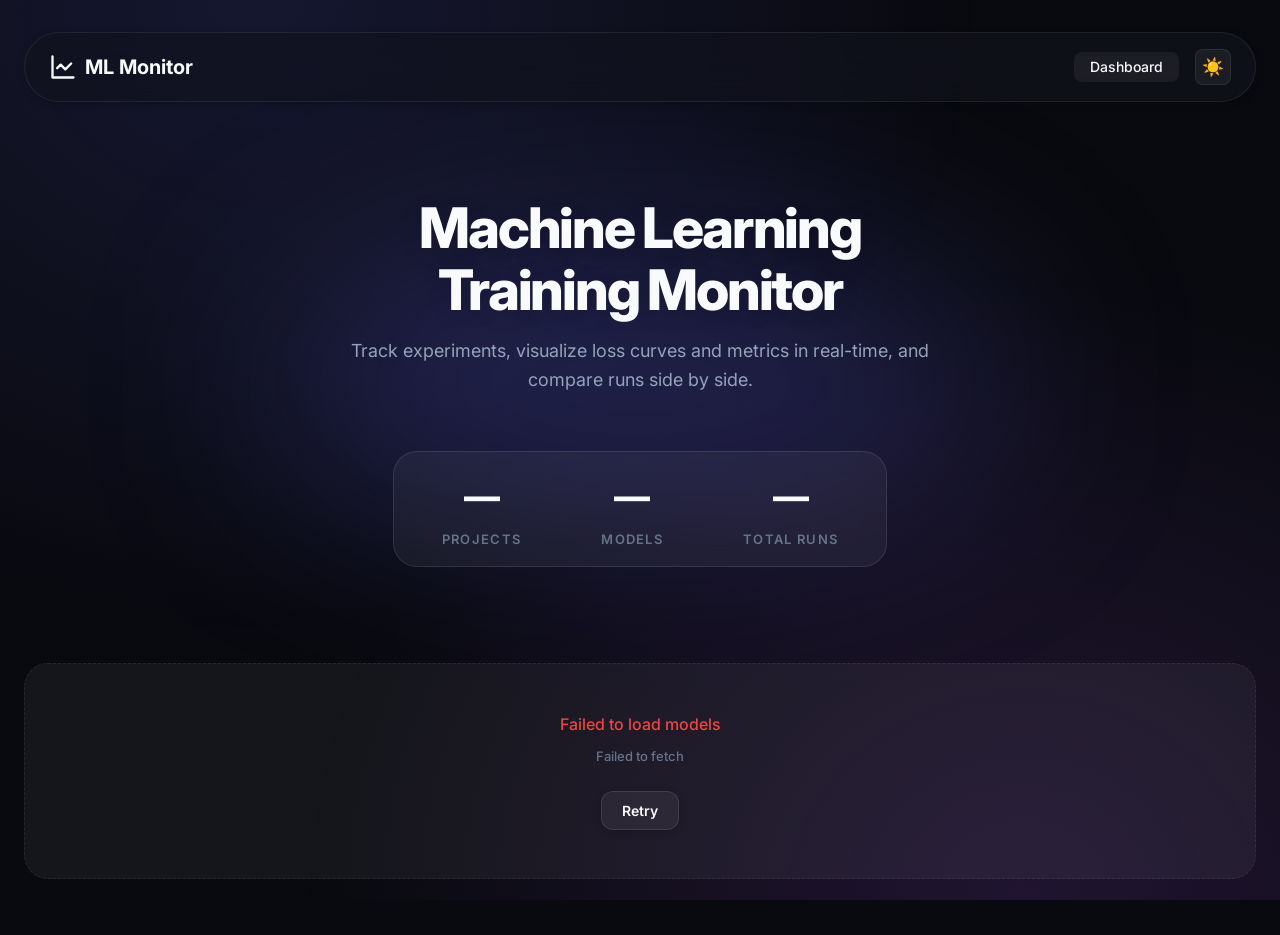
==== commit 6ece770c: "Gui update using gemini 3.1 pro" ====
--- a/frontend/index.html
+++ b/frontend/index.html
@@ -97,18 +97,43 @@
         document.getElementById('stat-models').textContent = models.length;
         document.getElementById('stat-runs').textContent = totalRuns;
 
-        let html = '';
-        let groupIdx = 0;
-        for (const [project, projectModels] of Object.entries(grouped)) {
-          // Count total project runs
+        const projectStats = Object.entries(grouped).map(([project, projectModels]) => {
           let projectRunCount = 0;
           let projectRunningCount = 0;
+          let latestDate = 0;
+
           projectModels.forEach(m => {
             const runs = runsPerModel[m.id] || [];
             projectRunCount += runs.length;
             projectRunningCount += runs.filter(r => r.status === 'running').length;
-          });
-
+
+            runs.forEach(r => {
+              if (r.started_at) {
+                const d = new Date(r.started_at).getTime();
+                if (d > latestDate) latestDate = d;
+              }
+            });
+          });
+
+          // Sort models within the project by their latest run date as well
+          projectModels.sort((a, b) => {
+            const runsA = runsPerModel[a.id] || [];
+            const runsB = runsPerModel[b.id] || [];
+            const dateA = runsA.length > 0 ? Math.max(...runsA.map(r => new Date(r.started_at).getTime() || 0)) : 0;
+            const dateB = runsB.length > 0 ? Math.max(...runsB.map(r => new Date(r.started_at).getTime() || 0)) : 0;
+            return dateB - dateA;
+          });
+
+          return { project, projectModels, projectRunCount, projectRunningCount, latestDate };
+        });
+
+        // Sort projects by latest activity
+        projectStats.sort((a, b) => b.latestDate - a.latestDate);
+
+        let html = '';
+        let groupIdx = 0;
+
+        for (const { project, projectModels, projectRunCount, projectRunningCount } of projectStats) {
           const statsText = [
             `${projectModels.length} model${projectModels.length > 1 ? 's' : ''}`,
             `${projectRunCount} run${projectRunCount !== 1 ? 's' : ''}`,
@@ -116,7 +141,7 @@
           ].filter(Boolean).join(' · ');
 
           html += `
-            <div class="project-group fade-in stagger-${Math.min(groupIdx + 1, 6)}" id="group-${groupIdx}">
+            <div class="project-group collapsed fade-in stagger-${Math.min(groupIdx + 1, 6)}" id="group-${groupIdx}">
               <div class="project-group-header" data-group="group-${groupIdx}">
                 <div class="project-group-icon">${icons.folder}</div>
                 <div class="project-group-info">
@@ -141,9 +166,8 @@
             }
 
             return `
-                    <div class="model-card" data-model-id="${m.id}">
-                      <button class="model-card-delete" data-model-id="${m.id}" data-model-name="${m.name}" title="Delete model">${icons.trash}</button>
-                      <a href="model.html?id=${m.id}&name=${encodeURIComponent(m.name)}&project=${encodeURIComponent(m.project_name)}" style="display:contents;">
+                    <div class="model-card" data-model-id="${m.id}" onclick="window.location.href='model.html?id=${m.id}&name=${encodeURIComponent(m.name)}&project=${encodeURIComponent(m.project_name)}'">
+                      <button class="model-card-delete" data-model-id="${m.id}" data-model-name="${m.name}" title="Delete model" onclick="event.stopPropagation();">${icons.trash}</button>
                       <div class="model-card-top">
                         <div class="model-card-icon">${icons.brain}</div>
                         <div>
@@ -157,7 +181,6 @@
                         ${completed > 0 ? `<span class="model-card-stat" style="color:var(--status-completed);">● ${completed} done</span>` : ''}
                         ${failed > 0 ? `<span class="model-card-stat" style="color:var(--status-failed);">● ${failed} failed</span>` : ''}
                       </div>
-                      </a>
                     </div>`;
           }).join('')}
                 </div>
--- a/frontend/styles.css
+++ b/frontend/styles.css
@@ -5,41 +5,43 @@
 
 @import url('https://fonts.googleapis.com/css2?family=Inter:wght@300;400;500;600;700;800&display=swap');
 
-/* ── Dark Theme (Default — Grayscale) ──────── */
+/* ── Dark Theme (Premium) ──────── */
 :root,
 [data-theme="dark"] {
-  --bg-primary: #0f0f0f;
-  --bg-secondary: #1a1a1a;
-  --bg-card: rgba(26, 26, 26, 0.85);
-  --bg-card-hover: rgba(38, 38, 38, 0.9);
-  --bg-glass: rgba(255, 255, 255, 0.03);
-  --bg-modal: rgba(0, 0, 0, 0.75);
-  --bg-input: rgba(255, 255, 255, 0.05);
-
-  --accent-primary: #a0a0a0;
-  --accent-secondary: #c0c0c0;
-  --accent-gradient: linear-gradient(135deg, #888, #bbb, #ddd);
-  --accent-glow: rgba(180, 180, 180, 0.12);
-
-  --text-primary: #e8e8e8;
-  --text-secondary: #999;
-  --text-muted: #666;
-  --text-inverse: #0f0f0f;
-
-  --status-running: #5bc0de;
-  --status-completed: #5cb85c;
-  --status-failed: #d9534f;
-
-  --chart-train: #c0c0c0;
-  --chart-validation: #f5a623;
+  --bg-primary: #090a0f;
+  --bg-secondary: #12131c;
+  --bg-card: rgba(18, 19, 28, 0.7);
+  --bg-card-hover: rgba(26, 28, 41, 0.85);
+  --bg-glass: rgba(255, 255, 255, 0.05);
+  --bg-modal: rgba(9, 10, 15, 0.85);
+  --bg-input: rgba(255, 255, 255, 0.06);
+
+  --accent-primary: #6366f1;
+  --accent-secondary: #818cf8;
+  --accent-gradient: linear-gradient(135deg, #6366f1, #a855f7, #ec4899);
+  --accent-glow: rgba(99, 102, 241, 0.25);
+
+  --text-primary: #f8fafc;
+  --text-secondary: #94a3b8;
+  --text-muted: #64748b;
+  --text-inverse: #090a0f;
+
+  --status-running: #38bdf8;
+  --status-completed: #10b981;
+  --status-failed: #ef4444;
+
+  --chart-train: #818cf8;
+  --chart-validation: #f472b6;
 
   --border-color: rgba(255, 255, 255, 0.08);
-  --border-accent: rgba(200, 200, 200, 0.2);
+  --border-accent: rgba(99, 102, 241, 0.4);
+  --border-glass: rgba(255, 255, 255, 0.1);
 
   --radius-sm: 8px;
   --radius-md: 12px;
   --radius-lg: 16px;
   --radius-xl: 24px;
+  --radius-pill: 9999px;
 
   --sp-xs: 4px;
   --sp-sm: 8px;
@@ -48,54 +50,57 @@
   --sp-xl: 32px;
   --sp-2xl: 48px;
 
-  --shadow-card: 0 4px 24px rgba(0, 0, 0, 0.4);
-  --shadow-glow: 0 0 20px var(--accent-glow);
-  --shadow-lg: 0 8px 32px rgba(0, 0, 0, 0.5);
-
-  --transition-fast: 150ms ease;
-  --transition-base: 250ms ease;
-  --transition-slow: 400ms ease;
-
-  --hero-blob-1: rgba(120, 120, 120, 0.06);
-  --hero-blob-2: rgba(90, 90, 90, 0.04);
-}
-
-/* ── Light Theme ───────────────────────────── */
+  --shadow-sm: 0 2px 8px rgba(0, 0, 0, 0.2);
+  --shadow-card: 0 8px 32px rgba(0, 0, 0, 0.4);
+  --shadow-glow: 0 0 24px var(--accent-glow);
+  --shadow-lg: 0 16px 48px rgba(0, 0, 0, 0.6);
+
+  --transition-fast: 150ms cubic-bezier(0.4, 0, 0.2, 1);
+  --transition-base: 300ms cubic-bezier(0.4, 0, 0.2, 1);
+  --transition-slow: 500ms cubic-bezier(0.4, 0, 0.2, 1);
+
+  --hero-blob-1: rgba(99, 102, 241, 0.15);
+  --hero-blob-2: rgba(168, 85, 247, 0.15);
+}
+
+/* ── Light Theme (Premium) ───────────────────────────── */
 [data-theme="light"] {
-  --bg-primary: #f5f5f5;
+  --bg-primary: #f8fafc;
   --bg-secondary: #ffffff;
-  --bg-card: rgba(255, 255, 255, 0.9);
-  --bg-card-hover: rgba(245, 245, 245, 1);
-  --bg-glass: rgba(0, 0, 0, 0.02);
-  --bg-modal: rgba(0, 0, 0, 0.4);
+  --bg-card: rgba(255, 255, 255, 0.8);
+  --bg-card-hover: rgba(255, 255, 255, 1);
+  --bg-glass: rgba(0, 0, 0, 0.03);
+  --bg-modal: rgba(255, 255, 255, 0.85);
   --bg-input: rgba(0, 0, 0, 0.04);
 
-  --accent-primary: #444;
-  --accent-secondary: #333;
-  --accent-gradient: linear-gradient(135deg, #555, #333, #111);
-  --accent-glow: rgba(0, 0, 0, 0.06);
-
-  --text-primary: #1a1a1a;
-  --text-secondary: #666;
-  --text-muted: #999;
-  --text-inverse: #fff;
-
-  --status-running: #2196f3;
-  --status-completed: #4caf50;
-  --status-failed: #f44336;
-
-  --chart-train: #333;
-  --chart-validation: #e67e22;
+  --accent-primary: #4f46e5;
+  --accent-secondary: #6366f1;
+  --accent-gradient: linear-gradient(135deg, #4f46e5, #9333ea, #db2777);
+  --accent-glow: rgba(79, 70, 229, 0.15);
+
+  --text-primary: #0f172a;
+  --text-secondary: #475569;
+  --text-muted: #94a3b8;
+  --text-inverse: #ffffff;
+
+  --status-running: #0ea5e9;
+  --status-completed: #059669;
+  --status-failed: #dc2626;
+
+  --chart-train: #6366f1;
+  --chart-validation: #ec4899;
 
   --border-color: rgba(0, 0, 0, 0.08);
-  --border-accent: rgba(0, 0, 0, 0.15);
-
-  --shadow-card: 0 2px 12px rgba(0, 0, 0, 0.06);
-  --shadow-glow: 0 0 12px rgba(0, 0, 0, 0.05);
-  --shadow-lg: 0 4px 20px rgba(0, 0, 0, 0.08);
-
-  --hero-blob-1: rgba(0, 0, 0, 0.02);
-  --hero-blob-2: rgba(0, 0, 0, 0.015);
+  --border-accent: rgba(79, 70, 229, 0.3);
+  --border-glass: rgba(255, 255, 255, 0.6);
+
+  --shadow-sm: 0 2px 8px rgba(0, 0, 0, 0.04);
+  --shadow-card: 0 8px 24px rgba(0, 0, 0, 0.06);
+  --shadow-glow: 0 0 24px var(--accent-glow);
+  --shadow-lg: 0 16px 48px rgba(0, 0, 0, 0.08);
+
+  --hero-blob-1: rgba(79, 70, 229, 0.08);
+  --hero-blob-2: rgba(147, 51, 234, 0.08);
 }
 
 /* ── Reset & Base ──────────────────────────── */
@@ -120,6 +125,25 @@
   overflow-x: hidden;
   -webkit-font-smoothing: antialiased;
   transition: background var(--transition-base), color var(--transition-base);
+}
+
+/* Custom Scrollbar */
+::-webkit-scrollbar {
+  width: 8px;
+  height: 8px;
+}
+
+::-webkit-scrollbar-track {
+  background: transparent;
+}
+
+::-webkit-scrollbar-thumb {
+  background: rgba(150, 150, 150, 0.2);
+  border-radius: var(--radius-pill);
+}
+
+::-webkit-scrollbar-thumb:hover {
+  background: rgba(150, 150, 150, 0.4);
 }
 
 body::before {
@@ -156,9 +180,11 @@
   padding: var(--sp-md) var(--sp-lg);
   margin-bottom: var(--sp-2xl);
   background: var(--bg-card);
-  backdrop-filter: blur(20px);
+  backdrop-filter: blur(24px) saturate(150%);
+  -webkit-backdrop-filter: blur(24px) saturate(150%);
   border: 1px solid var(--border-color);
-  border-radius: var(--radius-lg);
+  border-radius: var(--radius-pill);
+  box-shadow: var(--shadow-sm);
   transition: background var(--transition-base), border-color var(--transition-base);
 }
 
@@ -259,7 +285,7 @@
 }
 
 .page-title {
-  font-size: 2rem;
+  font-size: 2.25rem;
   font-weight: 800;
   letter-spacing: -0.02em;
   margin-bottom: var(--sp-xs);
@@ -283,38 +309,61 @@
   text-align: center;
   padding: var(--sp-2xl) var(--sp-lg);
   margin-bottom: var(--sp-2xl);
+  position: relative;
+}
+
+.hero::after {
+  content: '';
+  position: absolute;
+  top: 50%;
+  left: 50%;
+  transform: translate(-50%, -50%);
+  width: 60%;
+  height: 60%;
+  background: var(--accent-glow);
+  filter: blur(100px);
+  z-index: -1;
+  border-radius: 50%;
+  pointer-events: none;
 }
 
 .hero-title {
-  font-size: 2.75rem;
+  font-size: 3.5rem;
   font-weight: 800;
-  letter-spacing: -0.03em;
+  letter-spacing: -0.04em;
   margin-bottom: var(--sp-md);
-  line-height: 1.15;
+  line-height: 1.1;
+  text-shadow: 0 4px 24px rgba(0, 0, 0, 0.1);
 }
 
 .hero-subtitle {
   font-size: 1.125rem;
   color: var(--text-secondary);
-  max-width: 560px;
+  max-width: 600px;
   margin: 0 auto var(--sp-lg);
   line-height: 1.6;
 }
 
 .hero-stats {
-  display: flex;
+  display: inline-flex;
   justify-content: center;
   gap: var(--sp-2xl);
   margin-top: var(--sp-xl);
+  padding: var(--sp-md) var(--sp-xl);
+  background: var(--bg-glass);
+  backdrop-filter: blur(12px);
+  border: 1px solid var(--border-glass);
+  border-radius: var(--radius-xl);
 }
 
 .hero-stat {
   text-align: center;
+  padding: 0 var(--sp-md);
 }
 
 .hero-stat-value {
-  font-size: 2rem;
-  font-weight: 700;
+  font-size: 2.25rem;
+  font-weight: 800;
   color: var(--text-primary);
 }
 
@@ -322,50 +371,73 @@
   font-size: 0.8125rem;
   color: var(--text-muted);
   text-transform: uppercase;
-  letter-spacing: 0.06em;
-  margin-top: 2px;
+  letter-spacing: 0.1em;
+  font-weight: 600;
+  margin-top: 4px;
 }
 
 /* ── Project Group (Collapsible) ────────────── */
 .project-group {
   margin-bottom: var(--sp-2xl);
-}
-
-.project-group-header {
-  display: flex;
-  align-items: center;
-  gap: var(--sp-md);
-  margin-bottom: var(--sp-lg);
-  padding: var(--sp-md) var(--sp-lg);
   background: var(--bg-card);
   border: 1px solid var(--border-color);
-  border-radius: var(--radius-lg);
+  border-radius: var(--radius-xl);
+  box-shadow: var(--shadow-sm);
+  transition: all var(--transition-base);
+  overflow: hidden;
+}
+
+.project-group:hover {
+  border-color: var(--border-accent);
+  box-shadow: var(--shadow-md);
+}
+
+.project-group-header {
+  display: flex;
+  align-items: center;
+  gap: var(--sp-md);
+  margin-bottom: 0;
+  padding: var(--sp-lg) var(--sp-xl);
+  background: var(--bg-glass);
+  backdrop-filter: blur(16px);
+  -webkit-backdrop-filter: blur(16px);
   cursor: pointer;
   user-select: none;
   transition: all var(--transition-fast);
+  border-bottom: 1px solid var(--border-glass);
+}
+
+.project-group.collapsed .project-group-header {
+  border-bottom-color: transparent;
 }
 
 .project-group-header:hover {
-  border-color: var(--border-accent);
   background: var(--bg-card-hover);
 }
 
 .project-group-icon {
-  width: 36px;
-  height: 36px;
+  width: 44px;
+  height: 44px;
   display: flex;
   align-items: center;
   justify-content: center;
   background: var(--bg-input);
-  border: 1px solid var(--border-color);
-  border-radius: var(--radius-sm);
-  color: var(--text-muted);
+  border: 1px solid var(--border-glass);
+  border-radius: var(--radius-md);
+  color: var(--text-secondary);
   flex-shrink: 0;
+  transition: all var(--transition-fast);
+  box-shadow: inset 0 2px 4px rgba(0, 0, 0, 0.2);
+}
+
+.project-group-header:hover .project-group-icon {
+  color: var(--accent-primary);
+  border-color: var(--border-accent);
 }
 
 .project-group-icon svg {
-  width: 18px;
-  height: 18px;
+  width: 22px;
+  height: 22px;
 }
 
 .project-group-info {
@@ -374,31 +446,35 @@
 }
 
 .project-group-title {
-  font-size: 1rem;
-  font-weight: 600;
+  font-size: 1.125rem;
+  font-weight: 700;
   line-height: 1.3;
+  color: var(--text-primary);
+  letter-spacing: -0.01em;
 }
 
 .project-group-stats {
-  font-size: 0.75rem;
-  color: var(--text-muted);
-  margin-top: 2px;
+  font-size: 0.8125rem;
+  color: var(--text-muted);
+  margin-top: 4px;
+  font-weight: 500;
 }
 
 .project-group-chevron {
   display: inline-flex;
   align-items: center;
   justify-content: center;
-  width: 20px;
-  height: 20px;
-  color: var(--text-muted);
+  width: 32px;
+  height: 32px;
+  color: var(--text-secondary);
   transition: transform var(--transition-base);
-  flex-shrink: 0;
+  background: var(--bg-input);
+  border-radius: 50%;
 }
 
 .project-group-chevron svg {
-  width: 16px;
-  height: 16px;
+  width: 18px;
+  height: 18px;
 }
 
 .project-group.collapsed .project-group-chevron {
@@ -406,19 +482,13 @@
 }
 
 .project-group-body {
-  overflow: hidden;
-  max-height: 2000px;
-  transition: max-height var(--transition-slow), opacity var(--transition-base);
-  opacity: 1;
+  padding: var(--sp-xl);
+  display: block;
+  background: var(--bg-secondary);
 }
 
 .project-group.collapsed .project-group-body {
-  max-height: 0;
-  opacity: 0;
-}
-
-.project-group.collapsed .project-group-header {
-  margin-bottom: 0;
+  display: none;
 }
 
 /* ── Cards Grid ────────────────────────────── */
@@ -432,15 +502,17 @@
 .model-card {
   position: relative;
   background: var(--bg-card);
-  backdrop-filter: blur(12px);
+  backdrop-filter: blur(24px) saturate(150%);
+  -webkit-backdrop-filter: blur(24px) saturate(150%);
   border: 1px solid var(--border-color);
-  border-radius: var(--radius-lg);
+  border-radius: var(--radius-xl);
   padding: var(--sp-lg);
   cursor: pointer;
   transition: all var(--transition-base);
   overflow: hidden;
   display: flex;
   flex-direction: column;
+  box-shadow: var(--shadow-sm);
 }
 
 .model-card::before {
@@ -449,7 +521,7 @@
   top: 0;
   left: 0;
   right: 0;
-  height: 3px;
+  height: 4px;
   background: var(--accent-gradient);
   opacity: 0;
   transition: opacity var(--transition-base);
@@ -458,7 +530,7 @@
 .model-card:hover {
   background: var(--bg-card-hover);
   border-color: var(--border-accent);
-  transform: translateY(-2px);
+  transform: translateY(-4px);
   box-shadow: var(--shadow-glow);
 }
 
@@ -474,41 +546,42 @@
 }
 
 .model-card-icon {
-  width: 40px;
-  height: 40px;
+  width: 48px;
+  height: 48px;
   display: flex;
   align-items: center;
   justify-content: center;
   background: var(--bg-input);
-  border: 1px solid var(--border-color);
+  border: 1px solid var(--border-glass);
   border-radius: var(--radius-md);
-  color: var(--text-secondary);
+  color: var(--accent-primary);
   flex-shrink: 0;
 }
 
 .model-card-icon svg {
-  width: 20px;
-  height: 20px;
+  width: 24px;
+  height: 24px;
 }
 
 .model-card-name {
-  font-size: 1.0625rem;
-  font-weight: 600;
+  font-size: 1.125rem;
+  font-weight: 700;
   line-height: 1.3;
+  color: var(--text-primary);
 }
 
 .model-card-id {
-  font-size: 0.6875rem;
+  font-size: 0.75rem;
   color: var(--text-muted);
   font-family: 'JetBrains Mono', monospace;
-  margin-top: 2px;
+  margin-top: 4px;
 }
 
 .model-card-stats {
   display: flex;
   align-items: center;
   gap: var(--sp-md);
-  padding-top: var(--sp-sm);
+  padding-top: var(--sp-md);
   border-top: 1px solid var(--border-color);
   margin-top: auto;
 }
@@ -516,20 +589,20 @@
 .model-card-stat {
   display: flex;
   align-items: center;
-  gap: var(--sp-xs);
-  font-size: 0.75rem;
+  gap: 6px;
+  font-size: 0.8125rem;
   color: var(--text-muted);
 }
 
 .model-card-stat svg {
-  width: 13px;
-  height: 13px;
-  opacity: 0.6;
+  width: 14px;
+  height: 14px;
+  opacity: 0.8;
 }
 
 .model-card-stat .stat-value {
-  color: var(--text-secondary);
-  font-weight: 600;
+  color: var(--text-primary);
+  font-weight: 700;
 }
 
 /* ── Run Card (Model Detail) ──────────────── */
@@ -548,41 +621,24 @@
   flex-shrink: 0;
 }
 
-.model-card-meta {
-  display: flex;
-  align-items: center;
-  gap: var(--sp-md);
-  color: var(--text-secondary);
-  font-size: 0.8125rem;
-}
-
-.model-card-meta .meta-item {
-  display: flex;
-  align-items: center;
-  gap: var(--sp-xs);
-}
-
-.model-card-meta svg {
-  width: 14px;
-  height: 14px;
-  opacity: 0.7;
-}
-
 /* ── Run Card ──────────────────────────────── */
 .run-card {
   position: relative;
   background: var(--bg-card);
-  backdrop-filter: blur(12px);
+  backdrop-filter: blur(16px) saturate(150%);
+  -webkit-backdrop-filter: blur(16px) saturate(150%);
   border: 1px solid var(--border-color);
-  border-radius: var(--radius-lg);
+  border-radius: var(--radius-xl);
   padding: var(--sp-lg);
   transition: all var(--transition-base);
+  box-shadow: var(--shadow-sm);
 }
 
 .run-card:hover {
   background: var(--bg-card-hover);
   border-color: var(--border-accent);
   box-shadow: var(--shadow-card);
+  transform: translateY(-2px);
 }
 
 .run-card-header {
@@ -612,8 +668,8 @@
 }
 
 .run-card-checkbox:checked {
-  background: var(--text-primary);
-  border-color: var(--text-primary);
+  background: var(--accent-primary);
+  border-color: var(--accent-primary);
 }
 
 .run-card-checkbox:checked::after {
@@ -650,16 +706,17 @@
   justify-content: center;
   width: 32px;
   height: 32px;
-  border: none;
+  border: 1px solid transparent;
   background: var(--bg-input);
-  border-radius: var(--radius-sm);
+  border-radius: var(--radius-md);
   color: var(--text-secondary);
   cursor: pointer;
   transition: all var(--transition-fast);
 }
 
 .btn-icon:hover {
-  background: var(--border-accent);
+  background: var(--bg-glass);
+  border-color: var(--border-accent);
   color: var(--text-primary);
 }
 
@@ -675,11 +732,13 @@
   align-items: center;
   gap: 6px;
   padding: 4px 12px;
-  border-radius: 999px;
+  border-radius: var(--radius-pill);
   font-size: 0.75rem;
-  font-weight: 600;
+  font-weight: 700;
   text-transform: uppercase;
   letter-spacing: 0.04em;
+  backdrop-filter: blur(8px);
+  -webkit-backdrop-filter: blur(8px);
 }
 
 .status-badge::before {
@@ -691,8 +750,8 @@
 
 .status-badge.running {
   color: var(--status-running);
-  background: rgba(91, 192, 222, 0.1);
-  border: 1px solid rgba(91, 192, 222, 0.25);
+  background: rgba(56, 189, 248, 0.1);
+  border: 1px solid rgba(56, 189, 248, 0.25);
 }
 
 .status-badge.running::before {
@@ -702,8 +761,8 @@
 
 .status-badge.completed {
   color: var(--status-completed);
-  background: rgba(92, 184, 92, 0.1);
-  border: 1px solid rgba(92, 184, 92, 0.25);
+  background: rgba(16, 185, 129, 0.1);
+  border: 1px solid rgba(16, 185, 129, 0.25);
 }
 
 .status-badge.completed::before {
@@ -791,56 +850,68 @@
   align-items: center;
   gap: var(--sp-sm);
   padding: 10px 20px;
-  border: none;
-  border-radius: var(--radius-sm);
+  border: 1px solid transparent;
+  border-radius: var(--radius-md);
   font-family: 'Inter', sans-serif;
   font-size: 0.875rem;
   font-weight: 600;
   cursor: pointer;
-  transition: all var(--transition-fast);
+  transition: all var(--transition-base);
+  box-shadow: var(--shadow-sm);
 }
 
 .btn-primary {
-  background: var(--text-primary);
-  color: var(--text-inverse);
+  background: var(--accent-gradient);
+  color: #ffffff;
+  border-color: rgba(255, 255, 255, 0.1);
 }
 
 .btn-primary:hover {
-  opacity: 0.85;
-  transform: translateY(-1px);
+  transform: translateY(-2px);
+  box-shadow: var(--shadow-glow);
+  filter: brightness(1.1);
+}
+
+.btn-primary:active {
+  transform: translateY(0);
 }
 
 .btn-primary:disabled {
-  opacity: 0.3;
+  opacity: 0.5;
   cursor: not-allowed;
   transform: none;
+  filter: grayscale(1);
 }
 
 .btn-secondary {
   background: var(--bg-input);
-  color: var(--text-secondary);
-  border: 1px solid var(--border-color);
+  color: var(--text-primary);
+  border: 1px solid var(--border-glass);
+  backdrop-filter: blur(8px);
+  -webkit-backdrop-filter: blur(8px);
 }
 
 .btn-secondary:hover {
-  background: var(--bg-card-hover);
-  color: var(--text-primary);
+  background: var(--bg-glass);
+  border-color: var(--border-accent);
+  transform: translateY(-1px);
 }
 
 .btn-sm {
   padding: 6px 14px;
   font-size: 0.8125rem;
-}
-
-/* ── Danger Button ─────────────────────────── */
+  border-radius: var(--radius-sm);
+}
+
 .btn-danger {
   background: var(--status-failed);
   color: #fff;
 }
 
 .btn-danger:hover {
-  opacity: 0.85;
-  transform: translateY(-1px);
+  filter: brightness(1.1);
+  transform: translateY(-2px);
+  box-shadow: 0 4px 12px rgba(239, 68, 68, 0.3);
 }
 
 .btn-icon-danger {
@@ -849,16 +920,17 @@
   justify-content: center;
   width: 32px;
   height: 32px;
-  border: none;
+  border: 1px solid transparent;
   background: transparent;
-  border-radius: var(--radius-sm);
+  border-radius: var(--radius-md);
   color: var(--text-muted);
   cursor: pointer;
   transition: all var(--transition-fast);
 }
 
 .btn-icon-danger:hover {
-  background: rgba(217, 83, 79, 0.15);
+  background: rgba(239, 68, 68, 0.15);
+  border-color: rgba(239, 68, 68, 0.3);
   color: var(--status-failed);
 }
 
@@ -1044,30 +1116,33 @@
 .toggle-buttons {
   display: flex;
   background: var(--bg-input);
-  border: 1px solid var(--border-color);
-  border-radius: var(--radius-sm);
+  border: 1px solid var(--border-glass);
+  border-radius: var(--radius-pill);
   overflow: hidden;
+  padding: 2px;
 }
 
 .toggle-btn {
-  padding: 5px 14px;
+  padding: 6px 16px;
   border: none;
   background: transparent;
   color: var(--text-muted);
   font-family: 'Inter', sans-serif;
   font-size: 0.8125rem;
-  font-weight: 500;
+  font-weight: 600;
   cursor: pointer;
-  transition: all var(--transition-fast);
+  transition: all var(--transition-base);
+  border-radius: var(--radius-pill);
 }
 
 .toggle-btn.active {
-  background: var(--text-primary);
-  color: var(--text-inverse);
+  background: var(--bg-card-hover);
+  color: var(--text-primary);
+  box-shadow: var(--shadow-sm);
 }
 
 .toggle-btn:hover:not(.active) {
-  color: var(--text-secondary);
+  color: var(--text-primary);
   background: var(--bg-glass);
 }
 
@@ -1080,9 +1155,12 @@
   gap: var(--sp-md);
   padding: var(--sp-md) var(--sp-lg);
   background: var(--bg-card);
+  backdrop-filter: blur(16px) saturate(150%);
+  -webkit-backdrop-filter: blur(16px) saturate(150%);
   border: 1px solid var(--border-color);
-  border-radius: var(--radius-lg);
+  border-radius: var(--radius-xl);
   margin-bottom: var(--sp-lg);
+  box-shadow: var(--shadow-sm);
 }
 
 .toolbar-left,
@@ -1132,6 +1210,62 @@
   font-weight: 700;
 }
 
+/* ── Task Selector ─────────────────────────── */
+.task-selector {
+  display: flex;
+  align-items: center;
+  gap: var(--sp-sm);
+  padding: var(--sp-sm) var(--sp-md);
+  margin-bottom: var(--sp-md);
+  background: var(--bg-glass);
+  border: 1px solid var(--border-color);
+  border-radius: var(--radius-md);
+  flex-wrap: wrap;
+}
+
+.task-selector-label {
+  font-size: 0.6875rem;
+  font-weight: 700;
+  color: var(--text-muted);
+  text-transform: uppercase;
+  letter-spacing: 0.08em;
+  white-space: nowrap;
+  margin-right: var(--sp-xs);
+}
+
+.task-selector-btns {
+  display: flex;
+  flex-wrap: wrap;
+  gap: 6px;
+}
+
+.task-btn {
+  padding: 3px 12px;
+  border: 1px solid var(--border-color);
+  border-radius: 999px;
+  background: transparent;
+  color: var(--text-muted);
+  font-family: 'Inter', sans-serif;
+  font-size: 0.75rem;
+  font-weight: 500;
+  cursor: pointer;
+  transition: all var(--transition-fast);
+  white-space: nowrap;
+}
+
+.task-btn:hover:not(.active) {
+  color: var(--text-secondary);
+  border-color: var(--text-muted);
+  background: var(--bg-input);
+}
+
+.task-btn.active {
+  background: var(--text-primary);
+  color: var(--text-inverse);
+  border-color: var(--text-primary);
+  font-weight: 600;
+}
+
 /* ── Tabs ──────────────────────────────────── */
 .tabs-container {
   margin-bottom: var(--sp-lg);
@@ -1139,10 +1273,11 @@
 
 .tabs-header {
   display: flex;
-  gap: 2px;
-  border-bottom: 1px solid var(--border-color);
+  gap: var(--sp-sm);
+  border-bottom: 2px solid var(--border-color);
   margin-bottom: var(--sp-lg);
   overflow-x: auto;
+  padding-bottom: var(--sp-xs);
 }
 
 .tab-btn {
@@ -1157,18 +1292,21 @@
   position: relative;
   white-space: nowrap;
   transition: color var(--transition-fast);
+  border-radius: var(--radius-sm) var(--radius-sm) 0 0;
 }
 
 .tab-btn::after {
   content: '';
   position: absolute;
-  bottom: -1px;
+  bottom: calc(-1 * var(--sp-xs) - 2px);
   left: 0;
   right: 0;
-  height: 2px;
-  background: var(--text-primary);
+  height: 3px;
+  background: var(--accent-gradient);
+  border-radius: 4px 4px 0 0;
   opacity: 0;
-  transition: opacity var(--transition-fast);
+  transition: opacity var(--transition-fast), transform var(--transition-fast);
+  transform: translateY(2px);
 }
 
 .tab-btn:hover {
@@ -1177,11 +1315,12 @@
 
 .tab-btn.active {
   color: var(--text-primary);
-  font-weight: 600;
+  font-weight: 700;
 }
 
 .tab-btn.active::after {
   opacity: 1;
+  transform: translateY(0);
 }
 
 .tab-panel {
@@ -1209,15 +1348,18 @@
 
 .chart-section-title {
   font-size: 1.125rem;
-  font-weight: 600;
+  font-weight: 700;
+  color: var(--text-primary);
 }
 
 .chart-container {
   background: var(--bg-card);
-  backdrop-filter: blur(12px);
+  backdrop-filter: blur(24px) saturate(150%);
+  -webkit-backdrop-filter: blur(24px) saturate(150%);
   border: 1px solid var(--border-color);
-  border-radius: var(--radius-lg);
+  border-radius: var(--radius-xl);
   padding: var(--sp-lg);
+  box-shadow: var(--shadow-sm);
   transition: background var(--transition-base), border-color var(--transition-base);
 }
 
@@ -1237,15 +1379,16 @@
   aspect-ratio: 2 / 1;
 }
 
-/* Compact chart in tabs view — clickable for fullscreen */
 .chart-wrapper.compact {
   aspect-ratio: 3 / 1;
   cursor: pointer;
+  border-radius: var(--radius-lg);
+  transition: all var(--transition-fast);
 }
 
 .chart-wrapper.compact:hover {
   box-shadow: var(--shadow-glow);
-  border-radius: var(--radius-sm);
+  background: var(--bg-glass);
 }
 
 .chart-wrapper canvas {
@@ -1258,7 +1401,8 @@
   position: fixed;
   inset: 0;
   background: var(--bg-modal);
-  backdrop-filter: blur(8px);
+  backdrop-filter: blur(16px);
+  -webkit-backdrop-filter: blur(16px);
   z-index: 1000;
   display: flex;
   align-items: center;
@@ -1280,8 +1424,10 @@
   position: relative;
   width: 92vw;
   height: 80vh;
-  background: var(--bg-secondary);
-  border: 1px solid var(--border-color);
+  background: var(--bg-card);
+  backdrop-filter: blur(24px) saturate(150%);
+  -webkit-backdrop-filter: blur(24px) saturate(150%);
+  border: 1px solid var(--border-glass);
   border-radius: var(--radius-xl);
   padding: var(--sp-xl);
   box-shadow: var(--shadow-lg);
@@ -1324,13 +1470,16 @@
   justify-content: space-between;
   padding: var(--sp-md) var(--sp-lg);
   background: var(--bg-card);
-  border: 1px solid var(--border-accent);
-  border-radius: var(--radius-lg);
+  backdrop-filter: blur(24px) saturate(150%);
+  -webkit-backdrop-filter: blur(24px) saturate(150%);
+  border: 1px solid var(--border-color);
+  border-radius: var(--radius-xl);
   margin-bottom: var(--sp-lg);
   position: sticky;
   top: var(--sp-md);
   z-index: 10;
-  backdrop-filter: blur(20px);
+  box-shadow: var(--shadow-sm);
+  transition: all var(--transition-base);
 }
 
 .compare-toolbar-info {
@@ -1344,6 +1493,9 @@
 .compare-toolbar-count {
   font-weight: 700;
   color: var(--text-primary);
+  background: var(--bg-input);
+  padding: 4px 10px;
+  border-radius: var(--radius-pill);
 }
 
 /* ── Label-by Select ──────────────────────── */
@@ -1356,35 +1508,38 @@
 .label-select-label {
   font-size: 0.8125rem;
   color: var(--text-muted);
-  font-weight: 500;
+  font-weight: 600;
   white-space: nowrap;
 }
 
 .label-select {
-  padding: 5px 28px 5px 12px;
+  padding: 8px 32px 8px 16px;
   background: var(--bg-input);
-  border: 1px solid var(--border-color);
-  border-radius: var(--radius-sm);
+  border: 1px solid var(--border-glass);
+  border-radius: var(--radius-pill);
   color: var(--text-primary);
   font-family: 'Inter', sans-serif;
   font-size: 0.8125rem;
-  font-weight: 500;
+  font-weight: 600;
   cursor: pointer;
-  transition: border-color var(--transition-fast);
+  transition: all var(--transition-fast);
   appearance: none;
   -webkit-appearance: none;
   background-image: url("data:image/svg+xml,%3Csvg xmlns='http://www.w3.org/2000/svg' width='12' height='12' viewBox='0 0 24 24' fill='none' stroke='%23888' stroke-width='2' stroke-linecap='round' stroke-linejoin='round'%3E%3Cpolyline points='6 9 12 15 18 9'/%3E%3C/svg%3E");
   background-repeat: no-repeat;
-  background-position: right 8px center;
+  background-position: right 12px center;
+  box-shadow: var(--shadow-sm);
 }
 
 .label-select:focus {
   outline: none;
   border-color: var(--border-accent);
+  box-shadow: 0 0 0 2px var(--accent-glow);
 }
 
 .label-select:hover {
-  border-color: var(--text-muted);
+  border-color: var(--text-secondary);
+  background: var(--bg-glass);
 }
 
 .label-select option {
@@ -1524,7 +1679,8 @@
   position: fixed;
   inset: 0;
   background: var(--bg-modal);
-  backdrop-filter: blur(4px);
+  backdrop-filter: blur(12px) saturate(150%);
+  -webkit-backdrop-filter: blur(12px) saturate(150%);
   display: flex;
   align-items: center;
   justify-content: center;
@@ -1541,20 +1697,20 @@
 
 .modal {
   background: var(--bg-secondary);
-  border: 1px solid var(--border-color);
+  border: 1px solid var(--border-glass);
   border-radius: var(--radius-xl);
-  padding: var(--sp-xl);
+  padding: var(--sp-2xl);
   width: 90%;
   max-width: 540px;
-  max-height: 80vh;
+  max-height: 85vh;
   overflow-y: auto;
-  transform: scale(0.95);
-  transition: transform var(--transition-base);
+  transform: scale(0.95) translateY(20px);
+  transition: all var(--transition-base);
   box-shadow: var(--shadow-lg);
 }
 
 .modal-overlay.visible .modal {
-  transform: scale(1);
+  transform: scale(1) translateY(0);
 }
 
 .modal-header {
@@ -1565,19 +1721,21 @@
 }
 
 .modal-title {
-  font-size: 1.25rem;
-  font-weight: 700;
+  font-size: 1.5rem;
+  font-weight: 800;
+  color: var(--text-primary);
+  letter-spacing: -0.02em;
 }
 
 .modal-close {
-  width: 32px;
-  height: 32px;
+  width: 36px;
+  height: 36px;
   display: flex;
   align-items: center;
   justify-content: center;
-  border: none;
+  border: 1px solid transparent;
   background: var(--bg-input);
-  border-radius: var(--radius-sm);
+  border-radius: var(--radius-md);
   color: var(--text-secondary);
   cursor: pointer;
   transition: all var(--transition-fast);
@@ -1585,8 +1743,9 @@
 }
 
 .modal-close:hover {
-  background: rgba(217, 83, 79, 0.15);
+  background: rgba(239, 68, 68, 0.15);
   color: var(--status-failed);
+  border-color: rgba(239, 68, 68, 0.3);
 }
 
 /* ── Hyperparameter Editor ─────────────────── */
@@ -1599,19 +1758,21 @@
 
 .param-input {
   flex: 1;
-  padding: 8px 12px;
+  padding: 10px 16px;
   background: var(--bg-input);
-  border: 1px solid var(--border-color);
-  border-radius: var(--radius-sm);
+  border: 1px solid var(--border-glass);
+  border-radius: var(--radius-md);
   color: var(--text-primary);
   font-family: 'Inter', sans-serif;
   font-size: 0.875rem;
-  transition: border-color var(--transition-fast);
+  transition: all var(--transition-fast);
+  box-shadow: inset 0 2px 4px rgba(0, 0, 0, 0.05);
 }
 
 .param-input:focus {
   outline: none;
-  border-color: var(--text-secondary);
+  border-color: var(--accent-primary);
+  box-shadow: 0 0 0 2px var(--accent-glow);
 }
 
 .param-input::placeholder {
@@ -1619,15 +1780,15 @@
 }
 
 .param-delete {
-  width: 32px;
-  height: 32px;
+  width: 40px;
+  height: 40px;
   display: flex;
   align-items: center;
   justify-content: center;
-  border: none;
-  background: rgba(217, 83, 79, 0.08);
-  border-radius: var(--radius-sm);
-  color: var(--status-failed);
+  border: 1px solid transparent;
+  background: transparent;
+  border-radius: var(--radius-md);
+  color: var(--text-muted);
   cursor: pointer;
   font-size: 1.1rem;
   flex-shrink: 0;
@@ -1635,30 +1796,34 @@
 }
 
 .param-delete:hover {
-  background: rgba(217, 83, 79, 0.2);
+  background: rgba(239, 68, 68, 0.15);
+  color: var(--status-failed);
+  border-color: rgba(239, 68, 68, 0.3);
 }
 
 .add-param-btn {
   display: flex;
   align-items: center;
+  justify-content: center;
   gap: var(--sp-sm);
   width: 100%;
-  padding: 10px;
-  border: 1px dashed var(--border-color);
-  border-radius: var(--radius-sm);
+  padding: 14px;
+  border: 2px dashed var(--border-color);
+  border-radius: var(--radius-md);
   background: transparent;
   color: var(--text-muted);
   font-family: 'Inter', sans-serif;
   font-size: 0.875rem;
+  font-weight: 600;
   cursor: pointer;
   transition: all var(--transition-fast);
-  margin-top: var(--sp-sm);
+  margin-top: var(--sp-md);
 }
 
 .add-param-btn:hover {
   border-color: var(--text-secondary);
-  color: var(--text-secondary);
-  background: var(--bg-input);
+  color: var(--text-primary);
+  background: var(--bg-glass);
 }
 
 .modal-footer {
@@ -1677,17 +1842,19 @@
   align-items: center;
   justify-content: center;
   padding: var(--sp-2xl);
-  color: var(--text-muted);
+  color: var(--text-secondary);
   gap: var(--sp-md);
+  font-weight: 500;
 }
 
 .spinner {
-  width: 36px;
-  height: 36px;
-  border: 3px solid var(--border-color);
-  border-top-color: var(--text-secondary);
+  width: 40px;
+  height: 40px;
+  border: 4px solid var(--border-glass);
+  border-top-color: var(--accent-primary);
   border-radius: 50%;
-  animation: spin 0.8s linear infinite;
+  animation: spin 1s cubic-bezier(0.68, -0.55, 0.265, 1.55) infinite;
+  box-shadow: var(--shadow-glow);
 }
 
 @keyframes spin {
@@ -1700,17 +1867,23 @@
   text-align: center;
   padding: var(--sp-2xl);
   color: var(--text-muted);
+  background: var(--bg-glass);
+  border: 1px dashed var(--border-color);
+  border-radius: var(--radius-xl);
+  margin: var(--sp-lg) 0;
 }
 
 .empty-state svg {
-  width: 48px;
-  height: 48px;
+  width: 56px;
+  height: 56px;
   margin-bottom: var(--sp-md);
-  opacity: 0.4;
+  opacity: 0.5;
+  color: var(--text-secondary);
 }
 
 .empty-state p {
-  font-size: 0.9375rem;
+  font-size: 1rem;
+  font-weight: 500;
 }
 
 /* ── Utilities ─────────────────────────────── */
@@ -1758,22 +1931,27 @@
 .polling-indicator {
   display: inline-flex;
   align-items: center;
-  gap: 6px;
-  padding: 4px 12px;
-  border-radius: 999px;
+  gap: 8px;
+  padding: 6px 14px;
+  border-radius: var(--radius-pill);
   font-size: 0.75rem;
-  font-weight: 500;
+  font-weight: 600;
+  text-transform: uppercase;
+  letter-spacing: 0.05em;
   color: var(--status-running);
-  background: rgba(91, 192, 222, 0.08);
-  border: 1px solid rgba(91, 192, 222, 0.15);
+  background: rgba(56, 189, 248, 0.1);
+  border: 1px solid rgba(56, 189, 248, 0.2);
+  backdrop-filter: blur(8px);
+  -webkit-backdrop-filter: blur(8px);
 }
 
 .polling-dot {
-  width: 6px;
-  height: 6px;
+  width: 8px;
+  height: 8px;
   background: var(--status-running);
   border-radius: 50%;
   animation: pulse-dot 1.5s ease-in-out infinite;
+  box-shadow: 0 0 8px var(--status-running);
 }
 
 /* ── Responsive ────────────────────────────── */
@@ -1819,6 +1997,11 @@
 
   .tabs-header {
     gap: 0;
+  }
+
+  .task-selector {
+    flex-direction: column;
+    align-items: flex-start;
   }
 }
 
